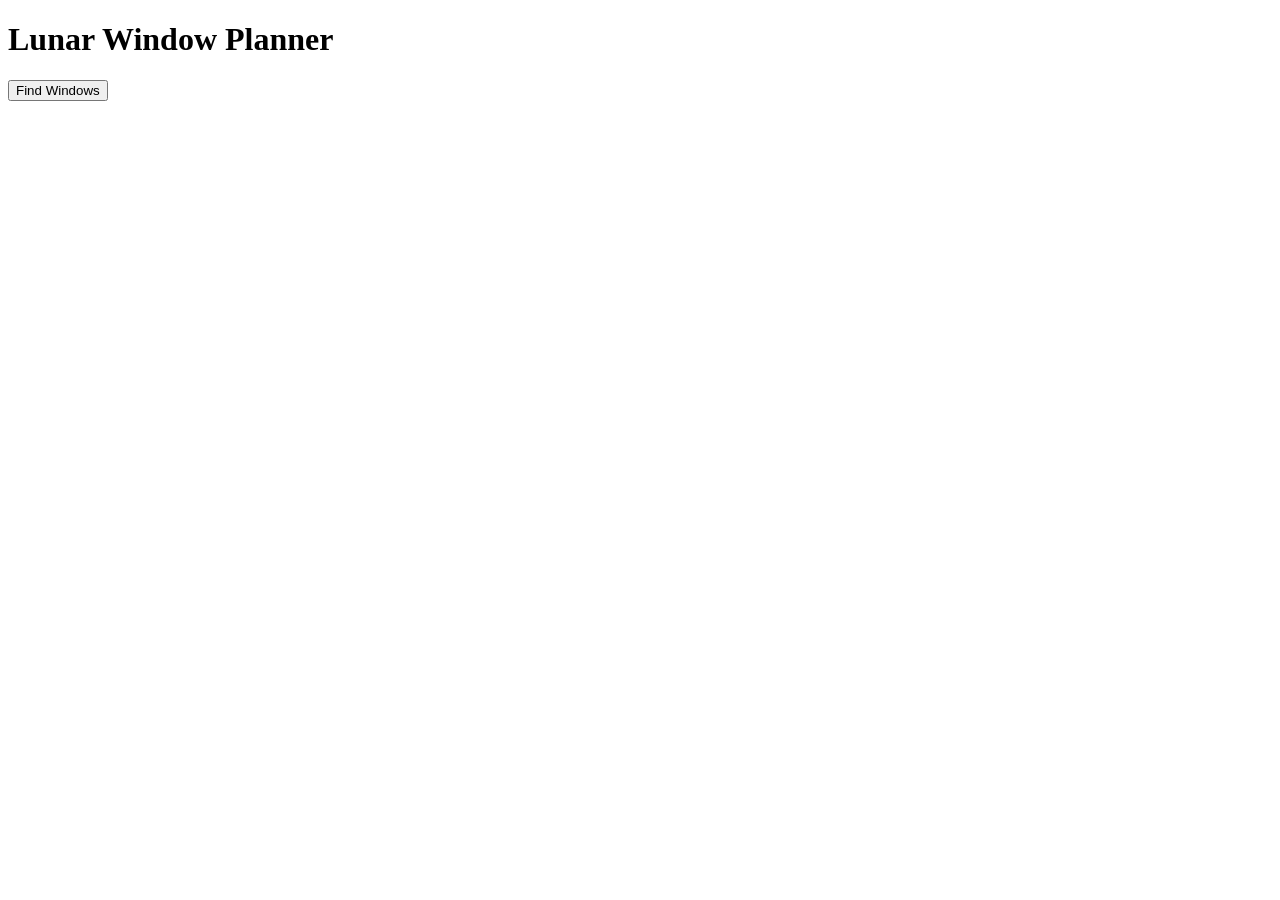
==== index.html @ 2e7d3cd5 "Add initial index.html for Lunar Window Planner" ====
<!doctype html>
<html lang="en">
<head>
  <meta charset="utf-8">
  <meta name="viewport" content="width=device-width, initial-scale=1">
  <title>Lunar Window Planner</title>
</head>
<body>
  <h1>Lunar Window Planner</h1>
  <button type="button" id="find-windows">Find Windows</button>
  <p id="results" aria-live="polite"></p>
</body>
</html>
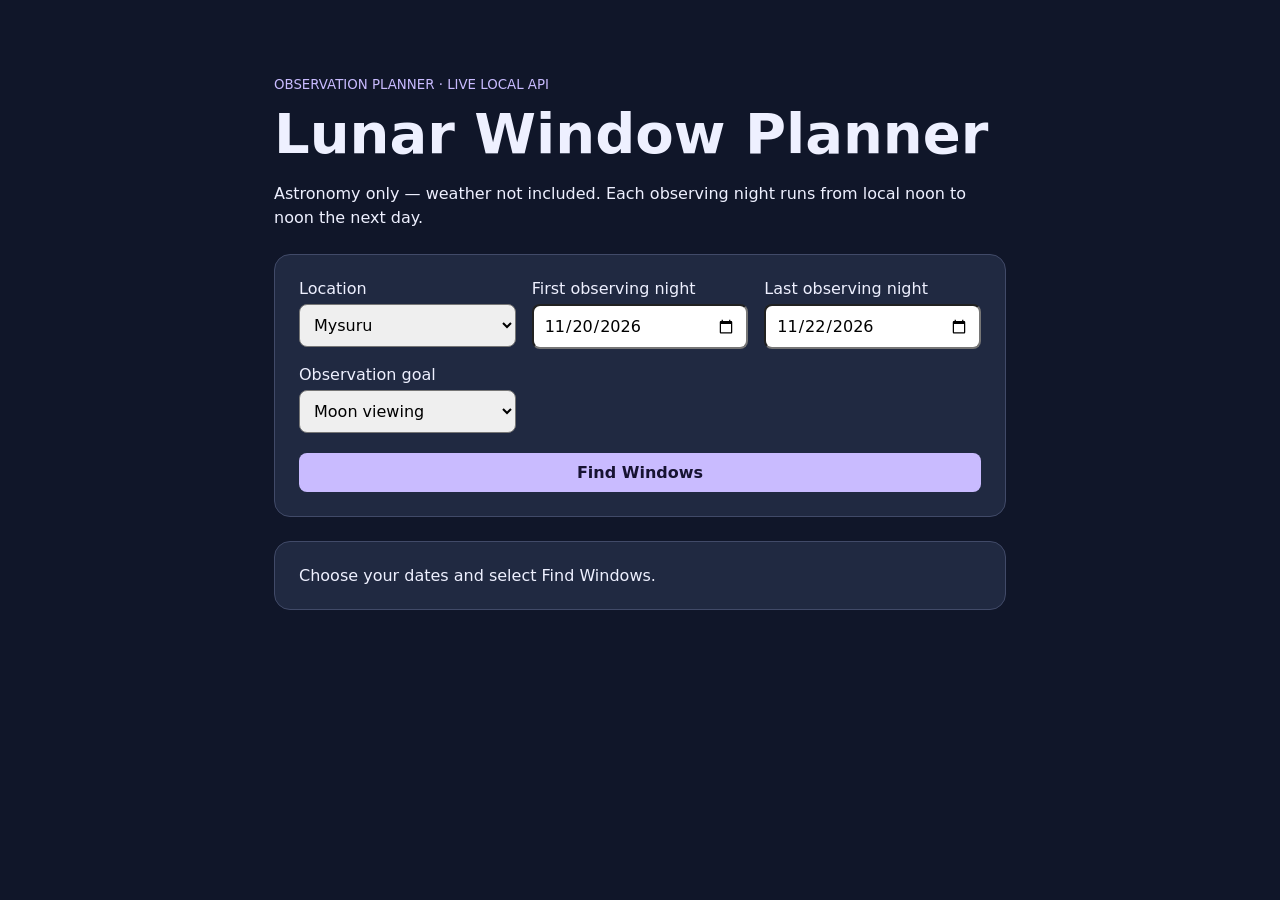
==== commit adb35a17: "Add live lunar planner website" ====
--- a/index.html
+++ b/index.html
@@ -1,13 +1,57 @@
-<!doctype html>
-<html lang="en">
-<head>
-  <meta charset="utf-8">
-  <meta name="viewport" content="width=device-width, initial-scale=1">
-  <title>Lunar Window Planner</title>
-</head>
-<body>
-  <h1>Lunar Window Planner</h1>
-  <button type="button" id="find-windows">Find Windows</button>
-  <p id="results" aria-live="polite"></p>
-</body>
-</html>
+<!doctype html><html lang="en"><meta charset="utf-8"><meta name="viewport" content="width=device-width,initial-scale=1"><title>Lunar Window Planner</title><style>
+*{box-sizing:border-box}body{margin:0;background:#101629;color:#eef0ff;font:16px system-ui}main{max-width:780px;margin:50px auto;padding:24px}h1{font-size:clamp(32px,7vw,56px);margin:8px 0}small{color:#c9bbff}form,section{background:#202941;border:1px solid #414a68;border-radius:16px;padding:24px;margin-top:24px}.grid{display:grid;grid-template-columns:repeat(auto-fit,minmax(180px,1fr));gap:16px}input,select,button{font:inherit;border-radius:8px;padding:10px;width:100%;margin-top:6px}button{background:#c9bbff;color:#171332;font-weight:bold;border:0;margin-top:20px;cursor:pointer}li{margin:10px 0}p{line-height:1.5}
+.chart-row{margin:12px 0}.chart-row meter{width:100%;height:20px;display:block}</style><main><noscript><p role="alert">This preview cannot run the planner. Save the HTML file and open it in Chrome, Edge, or Firefox with JavaScript enabled.</p></noscript><small>OBSERVATION PLANNER · LIVE LOCAL API</small><h1>Lunar Window Planner</h1><p>Astronomy only — weather not included. Each observing night runs from local noon to noon the next day. </p>
+<form id="planner"><div class="grid"><label>Location<select name="locationId"><option value="mysuru">Mysuru</option></select></label><label>First observing night<input required type="date" name="startDate" value="2026-11-20"></label><label>Last observing night<input required type="date" name="endDate" value="2026-11-22" aria-describedby="error"></label><label>Observation goal<select name="goal"><option value="moon_viewing">Moon viewing</option><option value="dark_sky">Dark sky</option></select></label></div><p id="error" role="alert" hidden></p><button>Find Windows</button></form><section aria-live="polite" id="output">Choose your dates and select Find Windows.</section></main>
+<script>
+const form=document.querySelector('#planner'), out=document.querySelector('#output'), error=document.querySelector('#error'), button=form.querySelector('button');
+const fixture=[
+ ['moon_viewing','2026-11-20','2026-11-21T00:30','2026-11-21T02:00'],
+ ['moon_viewing','2026-11-21','2026-11-21T19:15','2026-11-21T21:00'],
+ ['dark_sky','2026-11-22','2026-11-23T02:00','2026-11-23T04:00']
+].map(([goal,date,start,end])=>({goal,id:`${date}-1`,date,start:start+':00+05:30',end:end+':00+05:30',score:null}));
+const minutes=w=>(Date.parse(w.end)-Date.parse(w.start))/60000;
+// Live planner API.
+async function findWindows(input){
+ const response=await fetch('/windows?'+new URLSearchParams(input));
+ if(!response.ok) throw Error('The server could not complete the search.');
+ return response.json();
+}
+const fmt=new Intl.DateTimeFormat('en-IN',{timeZone:'Asia/Kolkata',month:'short',day:'numeric',hour:'numeric',minute:'2-digit',hour12:true});
+const range=w=>`${fmt.format(new Date(w.start))}–${fmt.format(new Date(w.end))} IST`;
+function add(tag,value,parent=out){const el=document.createElement(tag);el.textContent=value;parent.append(el);return el;}
+// Replace this renderer with the team's Charts module at integration.
+function renderChart(parent,windows,bestWindowId){
+  add('h3','Window duration · minutes',parent);
+  for(const w of windows){
+    const row=add('div','',parent);row.className='chart-row';
+    const label=`${w.date} · ${Math.round(minutes(w))} min${w.id===bestWindowId?' · Best window':''}`;
+    add(w.id===bestWindowId?'strong':'span',label,row);
+    const bar=add('meter','',row);bar.min=0;bar.max=Math.max(...windows.map(minutes));bar.value=minutes(w);
+    bar.setAttribute('aria-label',label);
+  }
+}
+form.addEventListener('submit',async e=>{
+e.preventDefault();
+const input=Object.fromEntries(new FormData(form));
+error.hidden=true;form.elements.endDate.removeAttribute('aria-invalid');
+const reversed=input.endDate<input.startDate;
+if(reversed||Date.parse(input.endDate)-Date.parse(input.startDate)>=31*86400000){error.textContent=reversed?'Last observing night cannot be before the first.':'Choose up to 31 observing nights.';error.hidden=false;form.elements.endDate.setAttribute('aria-invalid','true');form.elements.endDate.focus();out.textContent='Correct the dates to run a search.';return;}
+button.disabled=true;out.textContent='Finding observation windows…';
+try{
+const response=await findWindows(input);
+if(response.status!=='ok')throw Error(response.error?.message || 'Search failed.');
+const {windows,bestWindowId}=response.result;
+out.textContent="";
+if(!windows.length){add('h2','No windows found');add('p','Try another observing night or goal.');return;}
+const best=windows.find(w=>w.id===bestWindowId);
+
+add('h2',`Longest qualifying window: Night of ${best.date}`);
+add('p',`${range(best)} · ${Math.round(minutes(best))} min`);
+add('h3','All qualifying windows');
+const list=add('ul','');
+for(const w of windows)add('li',`${w.date} · ${range(w)} · ${Math.round(minutes(w))} min${w.id===bestWindowId?' (best)':''}`,list);
+renderChart(out,windows,bestWindowId);
+}catch(e){out.textContent=e.message+' Select Find Windows to retry.';}
+finally{button.disabled=false;}
+});
+</script></html>
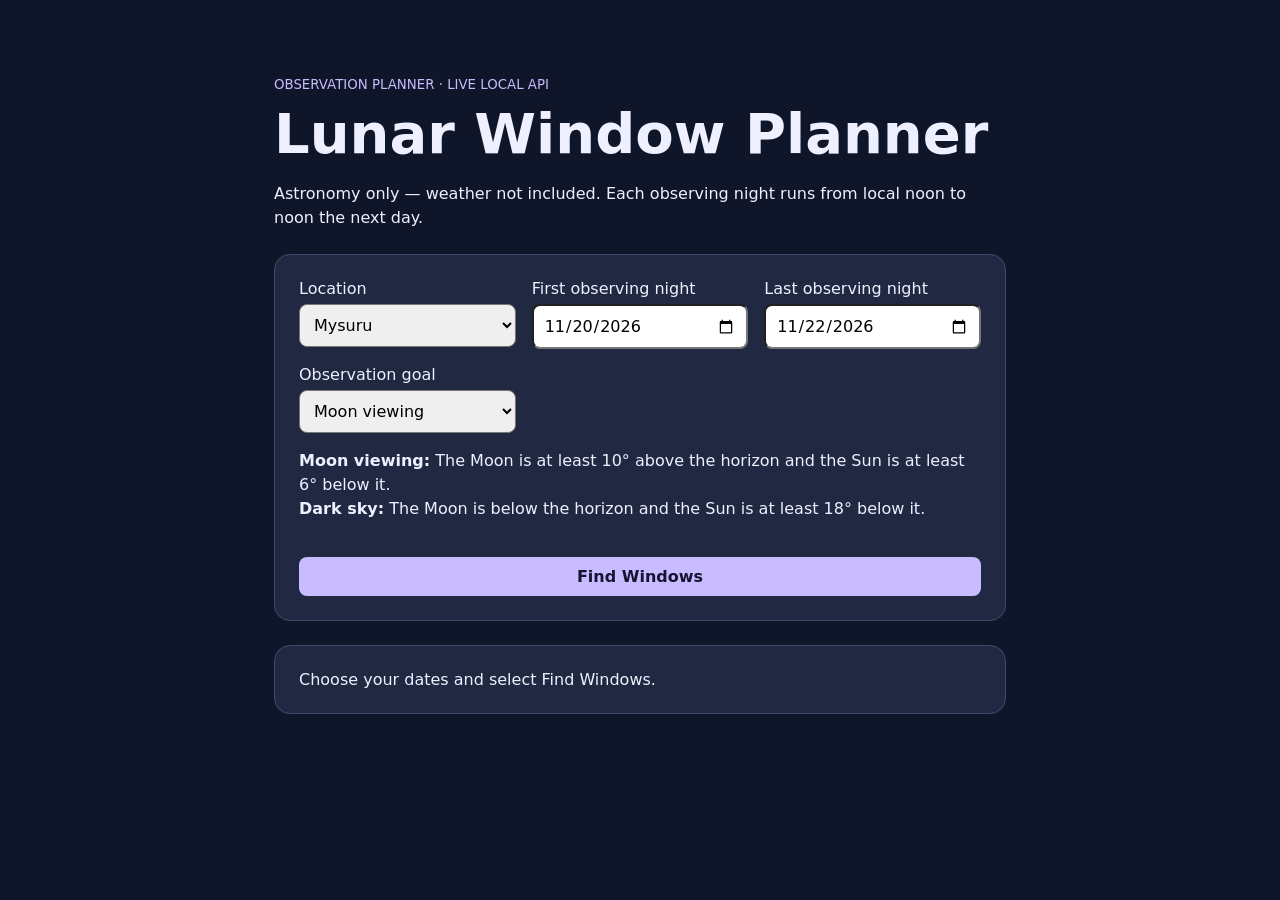
==== commit e6876ad8: "Explain observation goals on the planner" ====
--- a/index.html
+++ b/index.html
@@ -1,7 +1,7 @@
 <!doctype html><html lang="en"><meta charset="utf-8"><meta name="viewport" content="width=device-width,initial-scale=1"><title>Lunar Window Planner</title><style>
 *{box-sizing:border-box}body{margin:0;background:#101629;color:#eef0ff;font:16px system-ui}main{max-width:780px;margin:50px auto;padding:24px}h1{font-size:clamp(32px,7vw,56px);margin:8px 0}small{color:#c9bbff}form,section{background:#202941;border:1px solid #414a68;border-radius:16px;padding:24px;margin-top:24px}.grid{display:grid;grid-template-columns:repeat(auto-fit,minmax(180px,1fr));gap:16px}input,select,button{font:inherit;border-radius:8px;padding:10px;width:100%;margin-top:6px}button{background:#c9bbff;color:#171332;font-weight:bold;border:0;margin-top:20px;cursor:pointer}li{margin:10px 0}p{line-height:1.5}
 .chart-row{margin:12px 0}.chart-row meter{width:100%;height:20px;display:block}</style><main><noscript><p role="alert">This preview cannot run the planner. Save the HTML file and open it in Chrome, Edge, or Firefox with JavaScript enabled.</p></noscript><small>OBSERVATION PLANNER · LIVE LOCAL API</small><h1>Lunar Window Planner</h1><p>Astronomy only — weather not included. Each observing night runs from local noon to noon the next day. </p>
-<form id="planner"><div class="grid"><label>Location<select name="locationId"><option value="mysuru">Mysuru</option></select></label><label>First observing night<input required type="date" name="startDate" value="2026-11-20"></label><label>Last observing night<input required type="date" name="endDate" value="2026-11-22" aria-describedby="error"></label><label>Observation goal<select name="goal"><option value="moon_viewing">Moon viewing</option><option value="dark_sky">Dark sky</option></select></label></div><p id="error" role="alert" hidden></p><button>Find Windows</button></form><section aria-live="polite" id="output">Choose your dates and select Find Windows.</section></main>
+<form id="planner"><div class="grid"><label>Location<select name="locationId"><option value="mysuru">Mysuru</option></select></label><label>First observing night<input required type="date" name="startDate" value="2026-11-20"></label><label>Last observing night<input required type="date" name="endDate" value="2026-11-22" aria-describedby="error"></label><label>Observation goal<select name="goal"><option value="moon_viewing">Moon viewing</option><option value="dark_sky">Dark sky</option></select></label></div><p><strong>Moon viewing:</strong> The Moon is at least 10° above the horizon and the Sun is at least 6° below it.<br><strong>Dark sky:</strong> The Moon is below the horizon and the Sun is at least 18° below it.</p><p id="error" role="alert" hidden></p><button>Find Windows</button></form><section aria-live="polite" id="output">Choose your dates and select Find Windows.</section></main>
 <script>
 const form=document.querySelector('#planner'), out=document.querySelector('#output'), error=document.querySelector('#error'), button=form.querySelector('button');
 const fixture=[
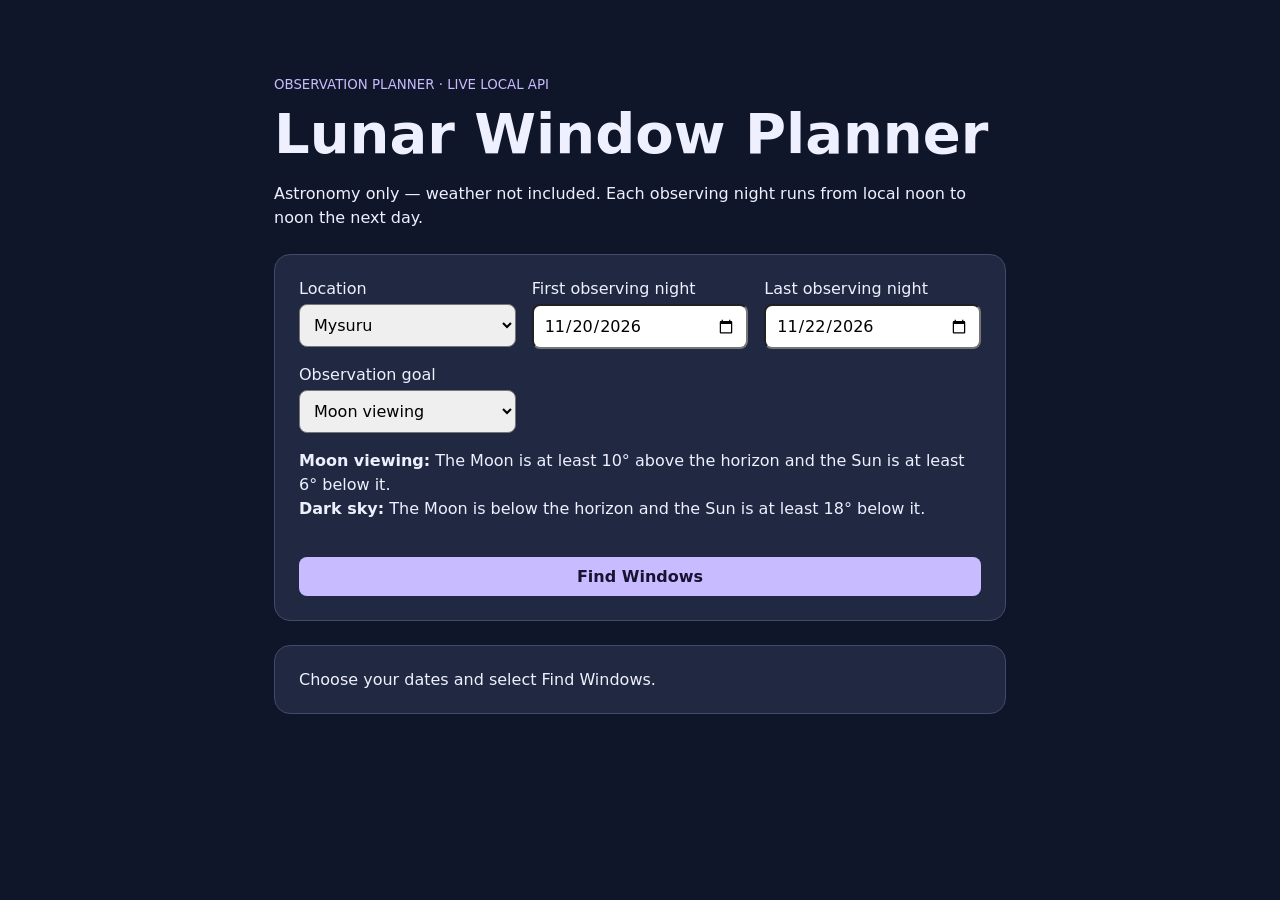
==== commit ddb546a0: "Show submitted search details above results" ====
--- a/index.html
+++ b/index.html
@@ -1,57 +1,208 @@
-<!doctype html><html lang="en"><meta charset="utf-8"><meta name="viewport" content="width=device-width,initial-scale=1"><title>Lunar Window Planner</title><style>
-*{box-sizing:border-box}body{margin:0;background:#101629;color:#eef0ff;font:16px system-ui}main{max-width:780px;margin:50px auto;padding:24px}h1{font-size:clamp(32px,7vw,56px);margin:8px 0}small{color:#c9bbff}form,section{background:#202941;border:1px solid #414a68;border-radius:16px;padding:24px;margin-top:24px}.grid{display:grid;grid-template-columns:repeat(auto-fit,minmax(180px,1fr));gap:16px}input,select,button{font:inherit;border-radius:8px;padding:10px;width:100%;margin-top:6px}button{background:#c9bbff;color:#171332;font-weight:bold;border:0;margin-top:20px;cursor:pointer}li{margin:10px 0}p{line-height:1.5}
-.chart-row{margin:12px 0}.chart-row meter{width:100%;height:20px;display:block}</style><main><noscript><p role="alert">This preview cannot run the planner. Save the HTML file and open it in Chrome, Edge, or Firefox with JavaScript enabled.</p></noscript><small>OBSERVATION PLANNER · LIVE LOCAL API</small><h1>Lunar Window Planner</h1><p>Astronomy only — weather not included. Each observing night runs from local noon to noon the next day. </p>
-<form id="planner"><div class="grid"><label>Location<select name="locationId"><option value="mysuru">Mysuru</option></select></label><label>First observing night<input required type="date" name="startDate" value="2026-11-20"></label><label>Last observing night<input required type="date" name="endDate" value="2026-11-22" aria-describedby="error"></label><label>Observation goal<select name="goal"><option value="moon_viewing">Moon viewing</option><option value="dark_sky">Dark sky</option></select></label></div><p><strong>Moon viewing:</strong> The Moon is at least 10° above the horizon and the Sun is at least 6° below it.<br><strong>Dark sky:</strong> The Moon is below the horizon and the Sun is at least 18° below it.</p><p id="error" role="alert" hidden></p><button>Find Windows</button></form><section aria-live="polite" id="output">Choose your dates and select Find Windows.</section></main>
-<script>
-const form=document.querySelector('#planner'), out=document.querySelector('#output'), error=document.querySelector('#error'), button=form.querySelector('button');
-const fixture=[
- ['moon_viewing','2026-11-20','2026-11-21T00:30','2026-11-21T02:00'],
- ['moon_viewing','2026-11-21','2026-11-21T19:15','2026-11-21T21:00'],
- ['dark_sky','2026-11-22','2026-11-23T02:00','2026-11-23T04:00']
-].map(([goal,date,start,end])=>({goal,id:`${date}-1`,date,start:start+':00+05:30',end:end+':00+05:30',score:null}));
-const minutes=w=>(Date.parse(w.end)-Date.parse(w.start))/60000;
-// Live planner API.
-async function findWindows(input){
- const response=await fetch('/windows?'+new URLSearchParams(input));
- if(!response.ok) throw Error('The server could not complete the search.');
- return response.json();
-}
-const fmt=new Intl.DateTimeFormat('en-IN',{timeZone:'Asia/Kolkata',month:'short',day:'numeric',hour:'numeric',minute:'2-digit',hour12:true});
-const range=w=>`${fmt.format(new Date(w.start))}–${fmt.format(new Date(w.end))} IST`;
-function add(tag,value,parent=out){const el=document.createElement(tag);el.textContent=value;parent.append(el);return el;}
-// Replace this renderer with the team's Charts module at integration.
-function renderChart(parent,windows,bestWindowId){
-  add('h3','Window duration · minutes',parent);
-  for(const w of windows){
-    const row=add('div','',parent);row.className='chart-row';
-    const label=`${w.date} · ${Math.round(minutes(w))} min${w.id===bestWindowId?' · Best window':''}`;
-    add(w.id===bestWindowId?'strong':'span',label,row);
-    const bar=add('meter','',row);bar.min=0;bar.max=Math.max(...windows.map(minutes));bar.value=minutes(w);
-    bar.setAttribute('aria-label',label);
-  }
-}
-form.addEventListener('submit',async e=>{
-e.preventDefault();
-const input=Object.fromEntries(new FormData(form));
-error.hidden=true;form.elements.endDate.removeAttribute('aria-invalid');
-const reversed=input.endDate<input.startDate;
-if(reversed||Date.parse(input.endDate)-Date.parse(input.startDate)>=31*86400000){error.textContent=reversed?'Last observing night cannot be before the first.':'Choose up to 31 observing nights.';error.hidden=false;form.elements.endDate.setAttribute('aria-invalid','true');form.elements.endDate.focus();out.textContent='Correct the dates to run a search.';return;}
-button.disabled=true;out.textContent='Finding observation windows…';
-try{
-const response=await findWindows(input);
-if(response.status!=='ok')throw Error(response.error?.message || 'Search failed.');
-const {windows,bestWindowId}=response.result;
-out.textContent="";
-if(!windows.length){add('h2','No windows found');add('p','Try another observing night or goal.');return;}
-const best=windows.find(w=>w.id===bestWindowId);
-
-add('h2',`Longest qualifying window: Night of ${best.date}`);
-add('p',`${range(best)} · ${Math.round(minutes(best))} min`);
-add('h3','All qualifying windows');
-const list=add('ul','');
-for(const w of windows)add('li',`${w.date} · ${range(w)} · ${Math.round(minutes(w))} min${w.id===bestWindowId?' (best)':''}`,list);
-renderChart(out,windows,bestWindowId);
-}catch(e){out.textContent=e.message+' Select Find Windows to retry.';}
-finally{button.disabled=false;}
-});
-</script></html>+<!doctype html>
+<html lang="en">
+<head>
+  <meta charset="utf-8">
+  <meta name="viewport" content="width=device-width, initial-scale=1">
+  <title>Lunar Window Planner</title>
+  <style>
+    * { box-sizing: border-box; }
+    body { margin: 0; background: #101629; color: #eef0ff; font: 16px system-ui; }
+    main { max-width: 780px; margin: 50px auto; padding: 24px; }
+    h1 { font-size: clamp(32px, 7vw, 56px); margin: 8px 0; }
+    small { color: #c9bbff; }
+    form, section {
+      background: #202941;
+      border: 1px solid #414a68;
+      border-radius: 16px;
+      padding: 24px;
+      margin-top: 24px;
+    }
+    .grid {
+      display: grid;
+      grid-template-columns: repeat(auto-fit, minmax(180px, 1fr));
+      gap: 16px;
+    }
+    input, select, button {
+      font: inherit;
+      border-radius: 8px;
+      padding: 10px;
+      width: 100%;
+      margin-top: 6px;
+    }
+    button {
+      background: #c9bbff;
+      color: #171332;
+      font-weight: bold;
+      border: 0;
+      margin-top: 20px;
+      cursor: pointer;
+    }
+    li { margin: 10px 0; }
+    p { line-height: 1.5; }
+    .chart-row { margin: 12px 0; }
+    .chart-row meter { width: 100%; height: 20px; display: block; }
+  </style>
+</head>
+<body>
+  <main>
+    <noscript>
+      <p role="alert">Enable JavaScript in your browser to use the planner.</p>
+    </noscript>
+
+    <small>OBSERVATION PLANNER · LIVE LOCAL API</small>
+    <h1>Lunar Window Planner</h1>
+    <p>Astronomy only — weather not included. Each observing night runs from local noon to noon the next day.</p>
+
+    <form id="planner">
+      <div class="grid">
+        <label>
+          Location
+          <select name="locationId">
+            <option value="mysuru">Mysuru</option>
+          </select>
+        </label>
+        <label>
+          First observing night
+          <input required type="date" name="startDate" value="2026-11-20">
+        </label>
+        <label>
+          Last observing night
+          <input required type="date" name="endDate" value="2026-11-22" aria-describedby="error">
+        </label>
+        <label>
+          Observation goal
+          <select name="goal" aria-describedby="goal-help">
+            <option value="moon_viewing">Moon viewing</option>
+            <option value="dark_sky">Dark sky</option>
+          </select>
+        </label>
+      </div>
+
+      <p id="goal-help">
+        <strong>Moon viewing:</strong> The Moon is at least 10° above the horizon and the Sun is at least 6° below it.
+        <br>
+        <strong>Dark sky:</strong> The Moon is below the horizon and the Sun is at least 18° below it.
+      </p>
+
+      <p id="error" role="alert" hidden></p>
+      <button type="submit">Find Windows</button>
+    </form>
+
+    <section id="output" aria-live="polite">
+      Choose your dates and select Find Windows.
+    </section>
+  </main>
+
+  <script>
+    const form = document.querySelector('#planner');
+    const out = document.querySelector('#output');
+    const error = document.querySelector('#error');
+    const button = form.querySelector('button');
+
+    const minutes = w => (Date.parse(w.end) - Date.parse(w.start)) / 60000;
+    const fmt = new Intl.DateTimeFormat('en-IN', {
+      timeZone: 'Asia/Kolkata',
+      month: 'short',
+      day: 'numeric',
+      hour: 'numeric',
+      minute: '2-digit',
+      hour12: true
+    });
+    const range = w => `${fmt.format(new Date(w.start))}–${fmt.format(new Date(w.end))} IST`;
+
+    async function findWindows(input) {
+      const response = await fetch('/windows?' + new URLSearchParams(input));
+      if (!response.ok) throw new Error('The server could not complete the search.');
+      return response.json();
+    }
+
+    function add(tag, value, parent = out) {
+      const el = document.createElement(tag);
+      el.textContent = value;
+      parent.append(el);
+      return el;
+    }
+
+    function renderChart(parent, windows, bestWindowId) {
+      add('h3', 'Window duration · minutes', parent);
+      const maxDuration = Math.max(...windows.map(minutes));
+
+      for (const w of windows) {
+        const row = add('div', '', parent);
+        row.className = 'chart-row';
+        const isBest = w.id === bestWindowId;
+        const label = `${w.date} · ${Math.round(minutes(w))} min${isBest ? ' · Best window' : ''}`;
+
+        add(isBest ? 'strong' : 'span', label, row);
+        const bar = add('meter', '', row);
+        bar.min = 0;
+        bar.max = maxDuration;
+        bar.value = minutes(w);
+        bar.setAttribute('aria-label', label);
+      }
+    }
+
+    form.addEventListener('submit', async event => {
+      event.preventDefault();
+      const input = Object.fromEntries(new FormData(form));
+      const endDateField = form.elements.endDate;
+
+      error.hidden = true;
+      endDateField.removeAttribute('aria-invalid');
+
+      const reversed = input.endDate < input.startDate;
+      const tooLong = Date.parse(input.endDate) - Date.parse(input.startDate) >= 31 * 86400000;
+
+      if (reversed || tooLong) {
+        error.textContent = reversed
+          ? 'Last observing night cannot be before the first.'
+          : 'Choose up to 31 observing nights.';
+        error.hidden = false;
+        endDateField.setAttribute('aria-invalid', 'true');
+        endDateField.focus();
+        out.textContent = 'Correct the dates to run a search.';
+        return;
+      }
+
+      button.disabled = true;
+      out.textContent = 'Finding observation windows…';
+
+      try {
+        const response = await findWindows(input);
+        if (response.status !== 'ok') {
+          throw new Error(response.error?.message || 'Search failed.');
+        }
+
+        const { windows, bestWindowId } = response.result;
+        out.textContent = '';
+
+        const goalLabel = input.goal === 'dark_sky' ? 'Dark sky' : 'Moon viewing';
+        add('p', `Mysuru · ${goalLabel} · ${input.startDate} to ${input.endDate}`);
+
+        if (!windows.length) {
+          add('h2', 'No windows found');
+          add('p', 'Try another observing night or goal.');
+          return;
+        }
+
+        const best = windows.find(w => w.id === bestWindowId);
+        add('h2', `Longest qualifying window: Night of ${best.date}`);
+        add('p', `${range(best)} · ${Math.round(minutes(best))} min`);
+
+        add('h3', 'All qualifying windows');
+        const list = add('ul', '');
+        for (const w of windows) {
+          const marker = w.id === bestWindowId ? ' (best)' : '';
+          add('li', `${w.date} · ${range(w)} · ${Math.round(minutes(w))} min${marker}`, list);
+        }
+
+        renderChart(out, windows, bestWindowId);
+      } catch (err) {
+        out.textContent = `${err.message} Select Find Windows to retry.`;
+      } finally {
+        button.disabled = false;
+      }
+    });
+  </script>
+</body>
+</html>
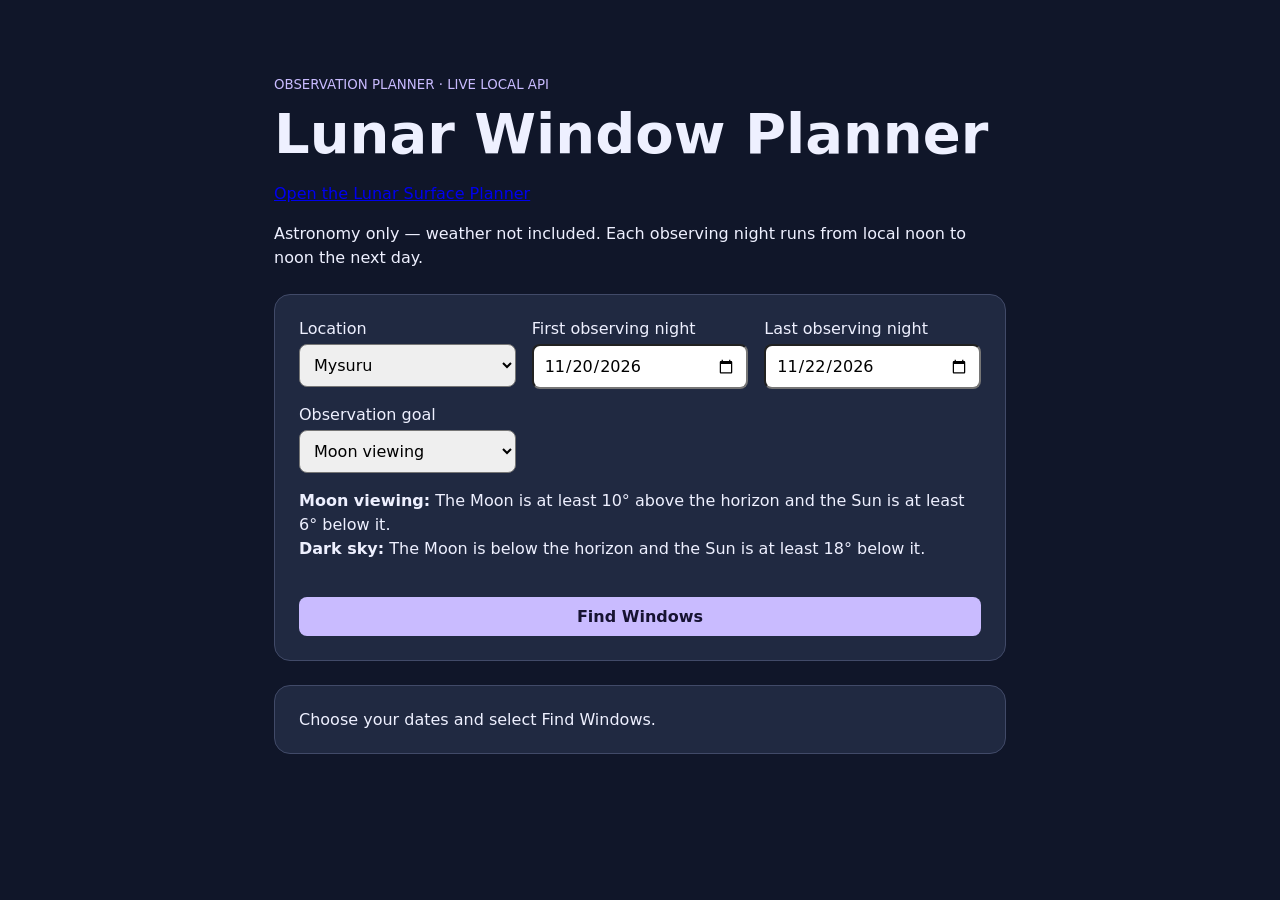
==== commit 30737b98: "Serve both planners from one entry point" ====
--- a/index.html
+++ b/index.html
@@ -51,6 +51,7 @@
 
     <small>OBSERVATION PLANNER · LIVE LOCAL API</small>
     <h1>Lunar Window Planner</h1>
+<p><a href="/lunar-surface/">Open the Lunar Surface Planner</a></p>
     <p>Astronomy only — weather not included. Each observing night runs from local noon to noon the next day.</p>
 
     <form id="planner">
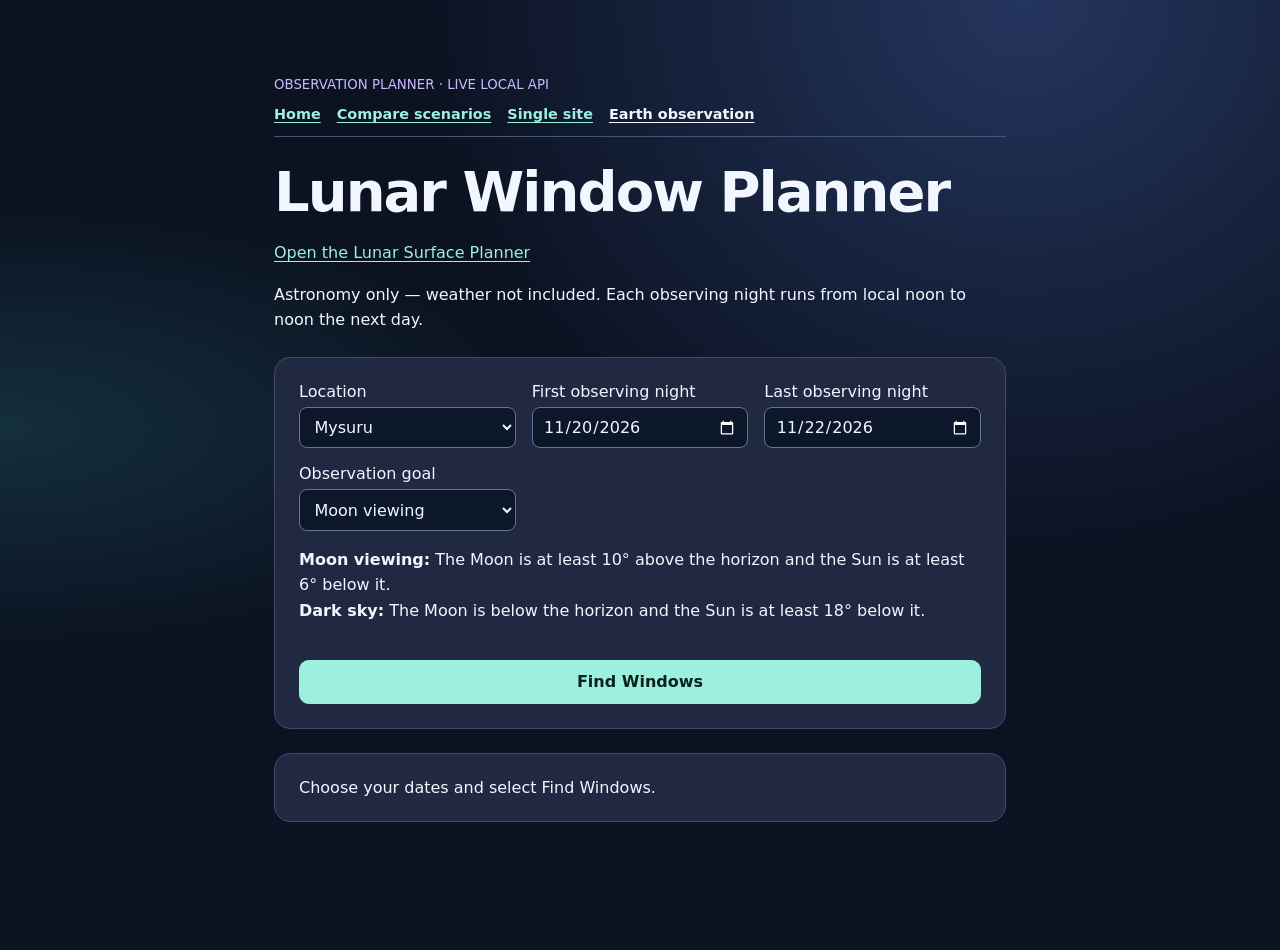
==== commit 40284200: "Save four-page UI preview" ====
--- a/index.html
+++ b/index.html
@@ -41,7 +41,94 @@
     p { line-height: 1.5; }
     .chart-row { margin: 12px 0; }
     .chart-row meter { width: 100%; height: 20px; display: block; }
-  </style>
+  
+/* shared-planner-theme */
+
+:root {
+  color-scheme: dark;
+  --ink: #f2f6ff;
+  --muted: #bccbe3;
+  --mint: #9cf0dd;
+  --gold: #ffd18a;
+  --panel: #15213a;
+  --edge: #455674;
+}
+body {
+  color: var(--ink);
+  background:
+    radial-gradient(ellipse at 80% 0%, #24355e 0, transparent 38rem),
+    radial-gradient(ellipse at 0% 45%, #142f3c 0, transparent 35rem),
+    #0b1221;
+  background-repeat: no-repeat;
+  min-height: 100vh;
+}
+a { color: var(--mint); text-underline-offset: .2em; }
+h1, h2, h3 { text-wrap: balance; }
+h1 { letter-spacing: -.035em; }
+p { line-height: 1.6; }
+input:not([type=range]), select {
+  color: var(--ink);
+  background: #0d172a;
+  border: 1px solid #657693;
+  border-radius: .5rem;
+  padding: .55rem .65rem;
+  min-height: 2.6rem;
+  max-width: 100%;
+  box-sizing: border-box;
+  font: inherit;
+}
+input[type=range] {
+  width: min(100%, 38rem);
+  accent-color: var(--mint);
+  min-height: 2rem;
+}
+button, a.button {
+  border-radius: .6rem;
+  transition: transform .16s ease, box-shadow .16s ease,
+              background-color .16s ease;
+}
+button {
+  background: #233451;
+  border: 1px solid #647795;
+  color: var(--ink);
+  font-weight: 650;
+  padding: .65rem .95rem;
+  min-height: 2.75rem;
+  cursor: pointer;
+}
+button[type=submit], button:not([type]) {
+  background: var(--mint);
+  border-color: var(--mint);
+  color: #09231e;
+}
+button:disabled { opacity: .55; cursor: not-allowed; }
+button:not(:disabled):hover, a.button:hover {
+  transform: translateY(-2px);
+  box-shadow: 0 6px 22px #0005;
+}
+:where(a, button, input, select):focus-visible {
+  outline: 3px solid var(--gold);
+  outline-offset: 4px;
+}
+.tool-nav {
+  display: flex;
+  flex-wrap: wrap;
+  gap: .55rem 1rem;
+  align-items: center;
+  margin: 0 0 1.4rem;
+  padding: .7rem 0;
+  border-bottom: 1px solid var(--edge);
+  font: 650 .9rem/1.4 system-ui, sans-serif;
+}
+.tool-nav a[aria-current=page] { color: var(--ink); }
+@media (prefers-reduced-motion: reduce) {
+  *, *::before, *::after {
+    animation: none !important;
+    transition: none !important;
+    scroll-behavior: auto !important;
+  }
+}
+</style>
 </head>
 <body>
   <main>
@@ -50,7 +137,8 @@
     </noscript>
 
     <small>OBSERVATION PLANNER · LIVE LOCAL API</small>
-    <h1>Lunar Window Planner</h1>
+    <nav class="tool-nav" aria-label="Planner tools"><a href="/">Home</a><a href="/lunar-surface/compare">Compare scenarios</a><a href="/lunar-surface/">Single site</a><a href="/earth" aria-current="page">Earth observation</a></nav>
+<h1>Lunar Window Planner</h1>
 <p><a href="/lunar-surface/">Open the Lunar Surface Planner</a></p>
     <p>Astronomy only — weather not included. Each observing night runs from local noon to noon the next day.</p>
 
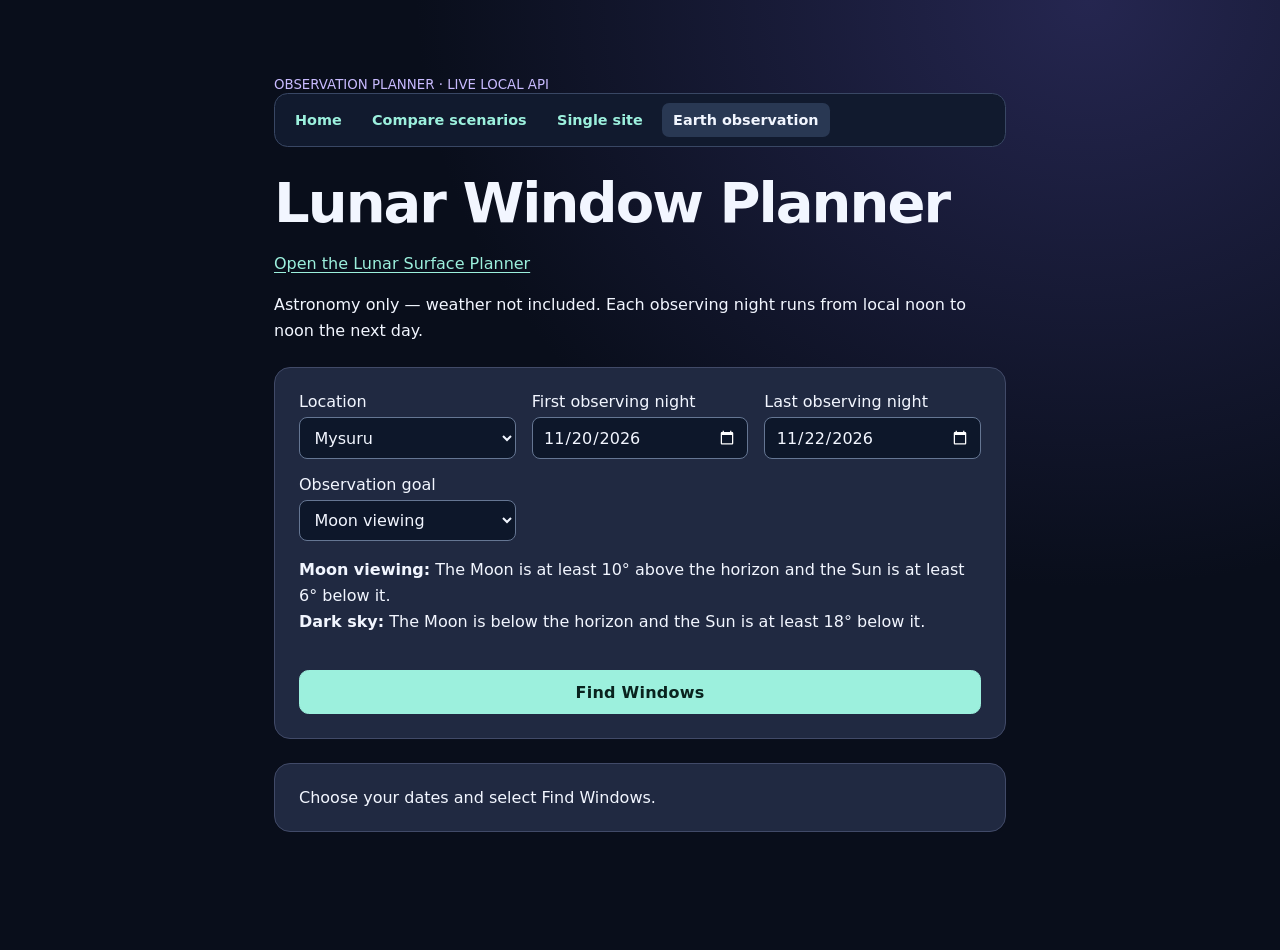
==== commit adae0f13: "Refine planner workspace styling and controls" ====
--- a/index.html
+++ b/index.html
@@ -128,6 +128,9 @@
     scroll-behavior: auto !important;
   }
 }
+
+/* Workspace refinement — ChatGPT-assisted */
+body{background:radial-gradient(ellipse at 85% 0%,#252650,transparent 42rem),#090e1b} .tool-nav{gap:.5rem;padding:.55rem;border:1px solid #394764;border-radius:.85rem;background:#111a2e}.tool-nav a{padding:.45rem .7rem;border-radius:.45rem;text-decoration:none}.tool-nav a:hover,.tool-nav a[aria-current=page]{background:#293853} fieldset,#results>section,.hero .card{box-shadow:0 12px 34px #0004} button,a.button{letter-spacing:.015em} button:active,a.button:active{transform:translateY(1px)} .compare-actions{padding:.8rem;background:#111a2e;border-radius:.85rem} #status strong{display:inline-block;margin-right:.4rem;font-size:1.8rem} #results output{padding:.65rem;border-radius:.5rem;background:#0b1425} @media(max-width:520px){.compare-actions button{flex:1 1 auto} select{width:100%} .tool-nav a{font-size:.8rem}}
 </style>
 </head>
 <body>
